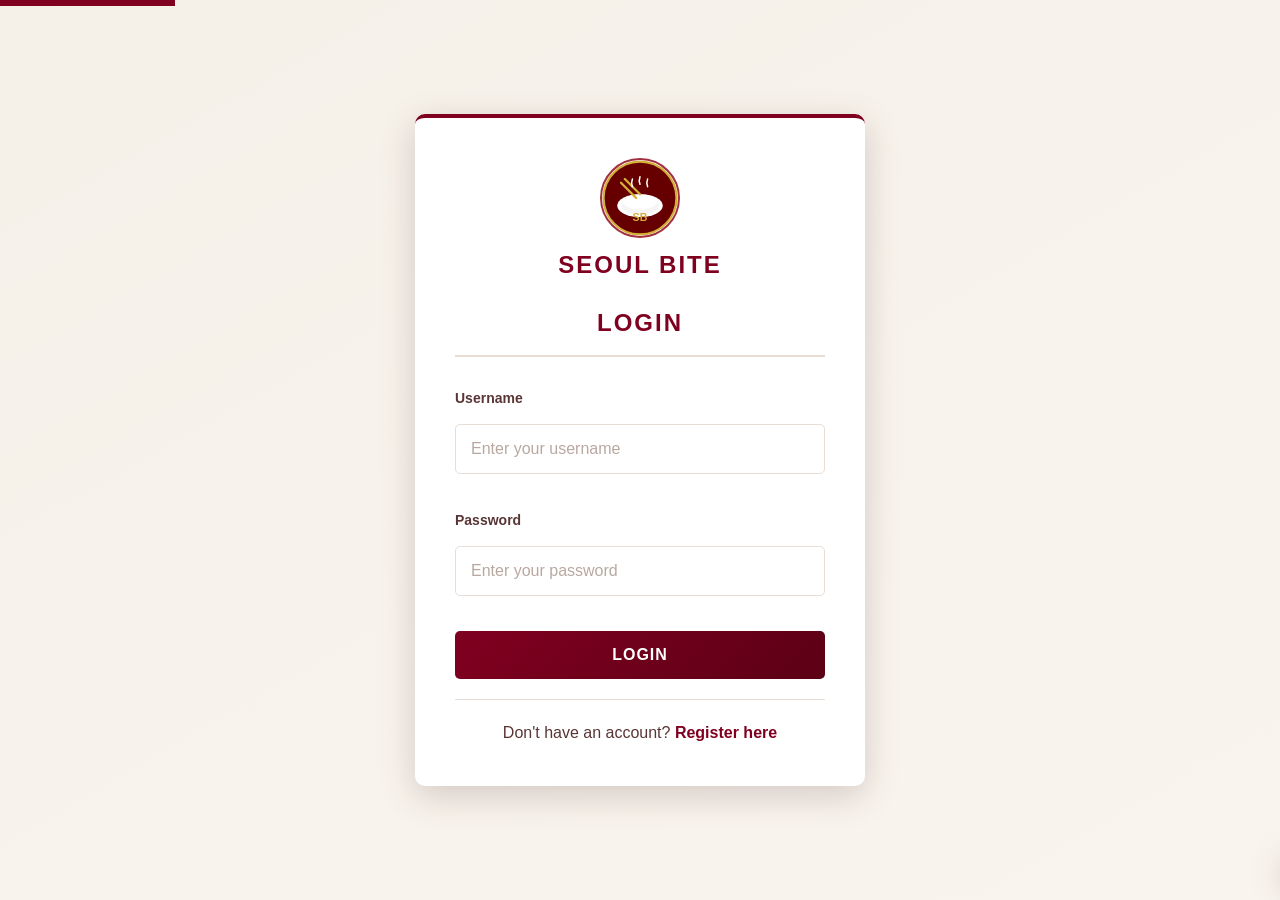
==== Codes/index.html @ c4bd173e "Initial commit - Web programming group assignment" ====
<!DOCTYPE html>
<html lang="en">
<head>
    <meta charset="UTF-8">
    <meta name="viewport" content="width=device-width, initial-scale=1.0">
    <title>Login - Seoul Bite</title>
    <!-- CSS files - External stylesheets -->
    <link rel="stylesheet" href="../css/common.css">
    <link rel="stylesheet" href="../css/login.css">
</head>
<body class="auth-page">
    <!-- Skip link for keyboard navigation -->
    <a href="#main-content" class="skip-link">Skip to main content</a>

    <main id="main-content" class="auth-container">
        <!-- Logo and brand -->
        <div class="text-center mb-3">
            <img src="../Assets/logo.svg" alt="Seoul Bite Logo" id="logo" style="width: 80px;">
            <h1 class="brand-name">Seoul Bite</h1>
        </div>

        <h2>Login</h2>

        <!-- Login error message -->
        <div class="error-message" id="login-error"></div>

        <!-- Login Form -->
        <form id="login-form" novalidate>
            <div class="form-group">
                <label for="username">Username</label>
                <input type="text" id="username" placeholder="Enter your username" required>
                <div class="error-message" id="username-error"></div>
            </div>

            <div class="form-group">
                <label for="password">Password</label>
                <input type="password" id="password" placeholder="Enter your password" required>
                <div class="error-message" id="password-error"></div>
            </div>

            <button type="submit" class="btn btn-primary btn-block">Login</button>
        </form>

        <div class="auth-footer">
            <p>Don't have an account? <a href="register.html">Register here</a></p>
        </div>
    </main>

    <!-- Toast notification -->
    <div id="toast" role="alert"></div>

    <!-- JavaScript files -->
    <script src="../js/common.js"></script>
    <script src="../js/login.js"></script>
</body>
</html>
---- css/common.css ----
/*
   ================================================================
   COMMON.CSS - Shared Styles
   ================================================================
   This file contains styles used across all pages:
   - CSS Variables (custom properties)
   - Reset styles
   - Header and navigation
   - Buttons
   - Forms
   - Footer
   - Toast notifications
   - Modal dialogs
   - Page transitions
   - Responsive design

   Developer: Dominic Appleton
   Student ID: 2102508
   ================================================================
*/


/* ================================================================
   CSS VARIABLES (Custom Properties)
   ================================================================
   Variables store reusable values that can be used throughout CSS.
   This ensures consistency and makes it easy to change colors/sizes.

   Color Theme: Beige / White / Burgundy
   To use a variable: var(--variable-name)
   ================================================================ */
:root {
    /* Color palette - Beige / White / Burgundy theme */
    --primary-bg: #f5f0e8;          /* Warm beige main background */
    --primary-dark: #3d0a14;        /* Deep wine/burgundy for header & footer */
    --burgundy: #800020;            /* Main burgundy accent */
    --burgundy-dark: #5c0015;       /* Darker burgundy for active/pressed states */
    --burgundy-light: #a03040;      /* Lighter burgundy for hover states */
    --cream: #fff8f0;               /* Warm cream for card backgrounds */
    --white: #ffffff;               /* Pure white */
    --off-white: #f9f5ee;           /* Slightly warm off-white */
    --text-primary: #2d1010;        /* Near-black text on light backgrounds */
    --text-secondary: #5a3535;      /* Medium-dark text for secondary content */
    --text-muted: #8a6a6a;          /* Muted text (captions, placeholders) */
    --gray-light: #e8ddd5;          /* Light warm gray for borders */
    --gray: #b8a8a0;                /* Medium warm gray */
    --gray-dark: #7a6060;           /* Darker warm gray */
    --card-bg: #ffffff;             /* White card backgrounds */
    --card-border: #e8ddd5;         /* Subtle card border */

    /* Typography */
    --font-primary: 'Arial', 'Helvetica Neue', sans-serif;

    /* Spacing */
    --spacing-xs: 5px;
    --spacing-sm: 10px;
    --spacing-md: 15px;
    --spacing-lg: 20px;
    --spacing-xl: 40px;

    /* Border radius */
    --radius-sm: 5px;
    --radius-md: 10px;

    /* Shadows */
    --shadow-sm: 0 2px 6px rgba(61, 10, 20, 0.1);
    --shadow-md: 0 4px 14px rgba(61, 10, 20, 0.15);
    --shadow-lg: 0 10px 35px rgba(61, 10, 20, 0.2);

    /* Transitions */
    --transition-fast: 0.2s ease;
    --transition-normal: 0.35s ease;
    --transition-slow: 0.5s ease;
}


/* ================================================================
   PAGE TRANSITION - Fade & Slide In on Load
   ================================================================
   Gives every page a smooth entrance animation so that navigation
   feels polished rather than jarring.
   ================================================================ */
@keyframes pageEnter {
    from {
        opacity: 0;
        transform: translateY(18px);
    }
    to {
        opacity: 1;
        transform: translateY(0);
    }
}

/* Page exit — added by JS before following a link */
@keyframes pageExit {
    from {
        opacity: 1;
        transform: translateY(0);
    }
    to {
        opacity: 0;
        transform: translateY(-12px);
    }
}

body {
    animation: pageEnter var(--transition-slow) ease-out both;
}

body.page-exit {
    animation: pageExit 0.3s ease-in both;
    pointer-events: none;   /* Prevent accidental double-clicks during exit */
}


/* ================================================================
   UNIVERSAL SELECTOR (*)
   ================================================================
   The * selector targets ALL elements on the page.
   This resets default browser styles for consistency.
   ================================================================ */
* {
    margin: 0;
    padding: 0;
    box-sizing: border-box;  /* Makes width/height include padding and border */
}


/* ================================================================
   HTML ELEMENT SELECTOR
   ================================================================
   Element selectors target HTML tags directly.
   ================================================================ */
html {
    scroll-behavior: smooth;  /* Smooth scrolling for anchor links */
}


/* ================================================================
   BODY ELEMENT SELECTOR
   ================================================================
   Sets default styles for the entire page.
   Beige gradient background for a warm, welcoming feel.
   ================================================================ */
body {
    font-family: var(--font-primary);
    font-size: 16px;
    background: linear-gradient(150deg, var(--primary-bg) 0%, var(--off-white) 100%);
    background-attachment: fixed;
    color: var(--text-primary);
    min-height: 100vh;
    line-height: 1.6;
}


/* ================================================================
   CLASS SELECTOR (.skip-link)
   ================================================================
   Class selectors target elements with a specific class attribute.
   The skip link helps keyboard users navigate past the header.
   ================================================================ */
.skip-link {
    position: absolute;
    top: -40px;
    left: 0;
    background: var(--burgundy);
    color: var(--white);
    padding: var(--spacing-sm) var(--spacing-md);
    z-index: 9999;
    transition: top var(--transition-fast);
}

/* PSEUDO-CLASS SELECTOR (:focus) */
/* Pseudo-classes target elements in a specific state */
.skip-link:focus {
    top: 0;  /* Shows skip link when focused */
}


/* ================================================================
   HEADER ELEMENT SELECTOR
   ================================================================
   Deep wine background keeps the header visually distinct from
   the light beige content area.
   ================================================================ */
header {
    background-color: var(--primary-dark);
    padding: var(--spacing-md) var(--spacing-lg);
    position: sticky;  /* Stays at top when scrolling */
    top: 0;
    z-index: 1000;
    box-shadow: var(--shadow-md);
    border-bottom: 3px solid var(--burgundy);
}


/* ================================================================
   NAVIGATION CONTAINER (Flexbox Layout)
   ================================================================
   Flexbox is used to arrange items in a row.
   justify-content: space-between puts space between items.
   ================================================================ */
.nav-container {
    display: flex;  /* Enables flexbox layout */
    justify-content: space-between;  /* Items at left and right */
    align-items: center;  /* Vertically center items */
    max-width: 1200px;
    margin: 0 auto;
    flex-wrap: wrap;
}


/* ================================================================
   BRAND LOGO SECTION (Flexbox)
   ================================================================ */
.brand {
    display: flex;
    align-items: center;
    gap: var(--spacing-md);  /* Space between logo and text */
    text-decoration: none;
}

/* ID SELECTOR (#logo) */
/* ID selectors target a single unique element */
#logo {
    width: 60px;
    height: auto;
    border-radius: 50%;  /* Makes it circular */
    transition: transform var(--transition-normal);
    border: 2px solid var(--burgundy-light);
}

/* PSEUDO-CLASS: Hover state for logo */
#logo:hover {
    transform: scale(1.1);  /* Slightly enlarge on hover */
}

.brand-name {
    color: var(--cream);
    font-size: 24px;
    font-weight: bold;
    text-transform: uppercase;
    letter-spacing: 2px;
}


/* ================================================================
   NAVIGATION MENU (Flexbox)
   ================================================================ */
nav ul {
    display: flex;
    list-style: none;  /* Remove bullet points */
    gap: var(--spacing-lg);
    flex-wrap: wrap;
}

/* DESCENDANT SELECTOR (nav ul li a) */
/* Targets <a> tags inside <li> inside <ul> inside <nav> */
nav ul li a {
    color: var(--gray-light);
    text-decoration: none;
    font-size: 16px;
    padding: var(--spacing-sm) var(--spacing-md);
    border-radius: var(--radius-sm);
    transition: all var(--transition-normal);
    position: relative;
}

/* PSEUDO-CLASS: Hover state for nav links */
nav ul li a:hover {
    color: var(--cream);
    background-color: rgba(128, 0, 32, 0.4);
}

/* PSEUDO-ELEMENT (::after) for active link underline */
nav ul li a.active {
    color: var(--cream);
}

nav ul li a.active::after {
    content: '';
    position: absolute;
    bottom: 0;
    left: 50%;
    transform: translateX(-50%);
    width: 80%;
    height: 2px;
    background-color: var(--cream);
    border-radius: 2px;
}


/* ================================================================
   MOBILE MENU TOGGLE BUTTON
   ================================================================ */
.menu-toggle {
    display: none;  /* Hidden on desktop */
    background: none;
    border: none;
    color: var(--cream);
    font-size: 24px;
    cursor: pointer;
}


/* ================================================================
   CONTAINER CLASS
   ================================================================
   Centers content with maximum width.
   ================================================================ */
.container {
    max-width: 1200px;
    margin: 0 auto;
    padding: 0 var(--spacing-lg);
}


/* ================================================================
   PAGE HEADER SECTION
   ================================================================ */
.page-header {
    text-align: center;
    padding: var(--spacing-xl) 0;
}

.page-header h1 {
    color: var(--burgundy);
    font-size: 36px;
    text-transform: uppercase;
    letter-spacing: 3px;
    margin-bottom: var(--spacing-sm);
}

.page-header p {
    color: var(--text-secondary);
    font-size: 18px;
}


/* ================================================================
   CARD COMPONENT
   ================================================================
   Reusable styled container for content.
   White cards on beige background create clear visual hierarchy.
   ================================================================ */
.card {
    background-color: var(--card-bg);
    border: 1px solid var(--card-border);
    border-radius: var(--radius-md);
    box-shadow: var(--shadow-sm);
    padding: var(--spacing-lg);
    transition: transform var(--transition-normal), box-shadow var(--transition-normal);
}

.card:hover {
    transform: translateY(-5px);
    box-shadow: var(--shadow-lg);
}


/* ================================================================
   BUTTON STYLES
   ================================================================
   Base button class with modifier classes for different styles.
   ================================================================ */
.btn {
    display: inline-block;
    padding: var(--spacing-md) var(--spacing-lg);
    border: none;
    border-radius: var(--radius-sm);
    font-size: 16px;
    font-weight: bold;
    cursor: pointer;
    text-decoration: none;
    text-align: center;
    transition: all var(--transition-normal);
    text-transform: uppercase;
    letter-spacing: 1px;
}

/* Primary button - burgundy fill */
.btn-primary {
    background: linear-gradient(135deg, var(--burgundy), var(--burgundy-dark));
    color: var(--white);
}

.btn-primary:hover {
    background: linear-gradient(135deg, var(--burgundy-light), var(--burgundy));
    box-shadow: var(--shadow-md);
    transform: translateY(-2px);
}

/* Secondary button - outlined burgundy */
.btn-secondary {
    background: transparent;
    color: var(--burgundy);
    border: 2px solid var(--burgundy);
}

.btn-secondary:hover {
    background: var(--burgundy);
    color: var(--white);
    transform: translateY(-2px);
}

/* Gold button - warm cream/amber (used for checkout CTA) */
.btn-gold {
    background: linear-gradient(135deg, #b8860b, #d4a017);
    color: var(--white);
}

.btn-gold:hover {
    box-shadow: 0 0 20px rgba(184, 134, 11, 0.4);
    transform: translateY(-2px);
}

/* Danger button - for destructive actions */
.btn-danger {
    background: #b00020;
    color: var(--white);
}

.btn-danger:hover {
    background: #d00028;
    transform: translateY(-2px);
}

/* Button size modifiers */
.btn-sm {
    padding: var(--spacing-sm) var(--spacing-md);
    font-size: 14px;
}

.btn-block {
    display: block;
    width: 100%;
}


/* ================================================================
   FORM ELEMENTS
   ================================================================ */

/* Label styling */
label {
    display: block;
    font-size: 14px;
    color: var(--text-secondary);
    margin-bottom: var(--spacing-xs);
    font-weight: bold;
}

/* ATTRIBUTE SELECTOR [type="text"] */
/* Targets input elements with specific type attribute */
input[type="text"],
input[type="email"],
input[type="password"],
input[type="tel"],
input[type="number"],
input[type="date"],
select,
textarea {
    width: 100%;
    padding: var(--spacing-md);
    margin: var(--spacing-sm) 0 var(--spacing-lg);
    background-color: var(--white);
    border: 1px solid var(--gray-light);
    color: var(--text-primary);
    border-radius: var(--radius-sm);
    font-size: 16px;
    font-family: var(--font-primary);
    transition: border-color var(--transition-normal), box-shadow var(--transition-normal);
}

/* PSEUDO-CLASS: Focus state for inputs */
input:focus,
select:focus,
textarea:focus {
    border-color: var(--burgundy);
    outline: none;
    box-shadow: 0 0 0 3px rgba(128, 0, 32, 0.12);
}

/* PSEUDO-ELEMENT: Placeholder text styling */
input::placeholder,
textarea::placeholder {
    color: var(--gray);
}

/* Error message styling */
.error-message {
    color: #b00020;
    font-size: 14px;
    margin-top: -10px;
    margin-bottom: var(--spacing-sm);
    display: none;
}

.error-message.show {
    display: block;
}

/* Input error state */
.input-error {
    border-color: #b00020 !important;
}

/* Form group container */
.form-group {
    margin-bottom: var(--spacing-md);
}

/* Two-column form row (CSS Grid) */
.form-row {
    display: grid;
    grid-template-columns: 1fr 1fr;  /* Two equal columns */
    gap: var(--spacing-lg);
}


/* ================================================================
   FOOTER (CSS Grid)
   ================================================================
   Dark wine background echoes the header for visual bookending.
   ================================================================ */
footer {
    background-color: var(--primary-dark);
    padding: var(--spacing-xl) var(--spacing-lg);
    margin-top: auto;
    border-top: 3px solid var(--burgundy);
}

.footer-content {
    max-width: 1200px;
    margin: 0 auto;
    display: grid;
    grid-template-columns: repeat(auto-fit, minmax(200px, 1fr));
    gap: var(--spacing-xl);
}

.footer-section h4 {
    color: var(--cream);
    margin-bottom: var(--spacing-md);
    font-size: 18px;
}

.footer-section p,
.footer-section a {
    color: var(--gray-light);
    font-size: 14px;
    line-height: 1.8;
}

.footer-section a {
    display: block;
    text-decoration: none;
    transition: color var(--transition-fast);
}

.footer-section a:hover {
    color: var(--cream);
}

.footer-bottom {
    text-align: center;
    padding-top: var(--spacing-lg);
    margin-top: var(--spacing-lg);
    border-top: 1px solid rgba(232, 221, 213, 0.2);
    color: var(--gray);
    font-size: 14px;
}


/* ================================================================
   TOAST NOTIFICATION
   ================================================================ */
#toast {
    position: fixed;
    bottom: 20px;
    right: 20px;
    background-color: var(--white);
    color: var(--text-primary);
    padding: var(--spacing-md) var(--spacing-lg);
    border-radius: var(--radius-sm);
    box-shadow: var(--shadow-lg);
    border-left: 4px solid var(--burgundy);
    transform: translateX(150%);  /* Hidden off-screen */
    transition: transform var(--transition-normal);
    z-index: 9999;
}

#toast.show {
    transform: translateX(0);  /* Slides in when shown */
}

#toast.success {
    border-left-color: #2e7d32;
}

#toast.error {
    border-left-color: #b00020;
}


/* ================================================================
   MODAL DIALOG
   ================================================================ */
.modal-overlay {
    position: fixed;
    top: 0;
    left: 0;
    width: 100%;
    height: 100%;
    background-color: rgba(61, 10, 20, 0.6);
    display: flex;
    justify-content: center;
    align-items: center;
    z-index: 9999;
    opacity: 0;
    visibility: hidden;
    transition: all var(--transition-normal);
}

.modal-overlay.show {
    opacity: 1;
    visibility: visible;
}

.modal {
    background-color: var(--white);
    padding: var(--spacing-xl);
    border-radius: var(--radius-md);
    max-width: 500px;
    width: 90%;
    transform: scale(0.85);
    transition: transform var(--transition-normal);
    border-top: 4px solid var(--burgundy);
    box-shadow: var(--shadow-lg);
}

.modal-overlay.show .modal {
    transform: scale(1);
}

.modal h2 {
    color: var(--burgundy);
    margin-bottom: var(--spacing-lg);
}

.modal p {
    color: var(--text-secondary);
}

.modal-actions {
    display: flex;
    gap: var(--spacing-md);
    justify-content: flex-end;
    margin-top: var(--spacing-lg);
}


/* ================================================================
   UTILITY CLASSES
   ================================================================ */
.text-center { text-align: center; }
.text-burgundy { color: var(--burgundy); }
.hidden { display: none !important; }
.mt-1 { margin-top: var(--spacing-sm); }
.mt-2 { margin-top: var(--spacing-md); }
.mt-3 { margin-top: var(--spacing-lg); }
.mb-1 { margin-bottom: var(--spacing-sm); }
.mb-2 { margin-bottom: var(--spacing-md); }
.mb-3 { margin-bottom: var(--spacing-lg); }


/* ================================================================
   RESPONSIVE DESIGN - MEDIA QUERIES
   ================================================================
   Media queries apply styles only at certain screen sizes.
   ================================================================ */

/* Tablet and below (max-width: 950px) */
@media (max-width: 950px) {
    .nav-container {
        flex-direction: column;
        gap: var(--spacing-md);
    }

    nav ul {
        gap: var(--spacing-sm);
    }

    .form-row {
        grid-template-columns: 1fr;  /* Single column on smaller screens */
    }

    .footer-content {
        grid-template-columns: 1fr;
        text-align: center;
    }
}

/* Mobile (max-width: 600px) */
@media (max-width: 600px) {
    .menu-toggle {
        display: block;  /* Show hamburger menu */
    }

    nav ul {
        display: none;  /* Hide menu by default */
        flex-direction: column;
        width: 100%;
        text-align: center;
        padding: var(--spacing-md) 0;
    }

    nav ul.show {
        display: flex;  /* Show when toggle clicked */
    }

    .brand-name {
        font-size: 18px;
    }

    .page-header h1 {
        font-size: 28px;
    }
}
---- css/login.css ----
/*
   LOGIN.CSS - Login Page Styles
   Developer: Dominic Appleton | ID: 2102508
*/

/* Auth page uses flexbox to center the form vertically and horizontally */
.auth-page {
    min-height: 100vh;
    display: flex;
    justify-content: center;
    align-items: center;
    padding: 20px;
}

/* Auth container - the login form card */
.auth-container {
    width: 100%;
    max-width: 450px;
    padding: 40px;
    background-color: #ffffff;
    border-radius: 10px;
    box-shadow: 0 10px 35px rgba(61, 10, 20, 0.18);
    animation: fadeIn 0.7s ease-out;
    border-top: 4px solid #800020;
}

/* Fade in animation for the card */
@keyframes fadeIn {
    from { opacity: 0; transform: translateY(-25px); }
    to   { opacity: 1; transform: translateY(0); }
}

/* Shake animation for a failed login attempt */
@keyframes shake {
    0%, 100% { transform: translateX(0); }
    10%, 30%, 50%, 70%, 90% { transform: translateX(-5px); }
    20%, 40%, 60%, 80% { transform: translateX(5px); }
}

/* Form title */
.auth-container h2 {
    color: #800020;
    text-align: center;
    margin-bottom: 30px;
    font-size: 24px;
    text-transform: uppercase;
    letter-spacing: 2px;
    padding-bottom: 12px;
    border-bottom: 2px solid #e8ddd5;
}

/* Brand name on auth pages */
.auth-container .brand-name {
    color: #800020;
}

/* Auth footer with register/login link */
.auth-footer {
    text-align: center;
    margin-top: 20px;
    padding-top: 20px;
    border-top: 1px solid #e8ddd5;
    color: #5a3535;
}

.auth-footer a {
    color: #800020;
    text-decoration: none;
    font-weight: bold;
}

.auth-footer a:hover {
    text-decoration: underline;
}

/* Mobile */
@media (max-width: 600px) {
    .auth-container { padding: 24px; }
}
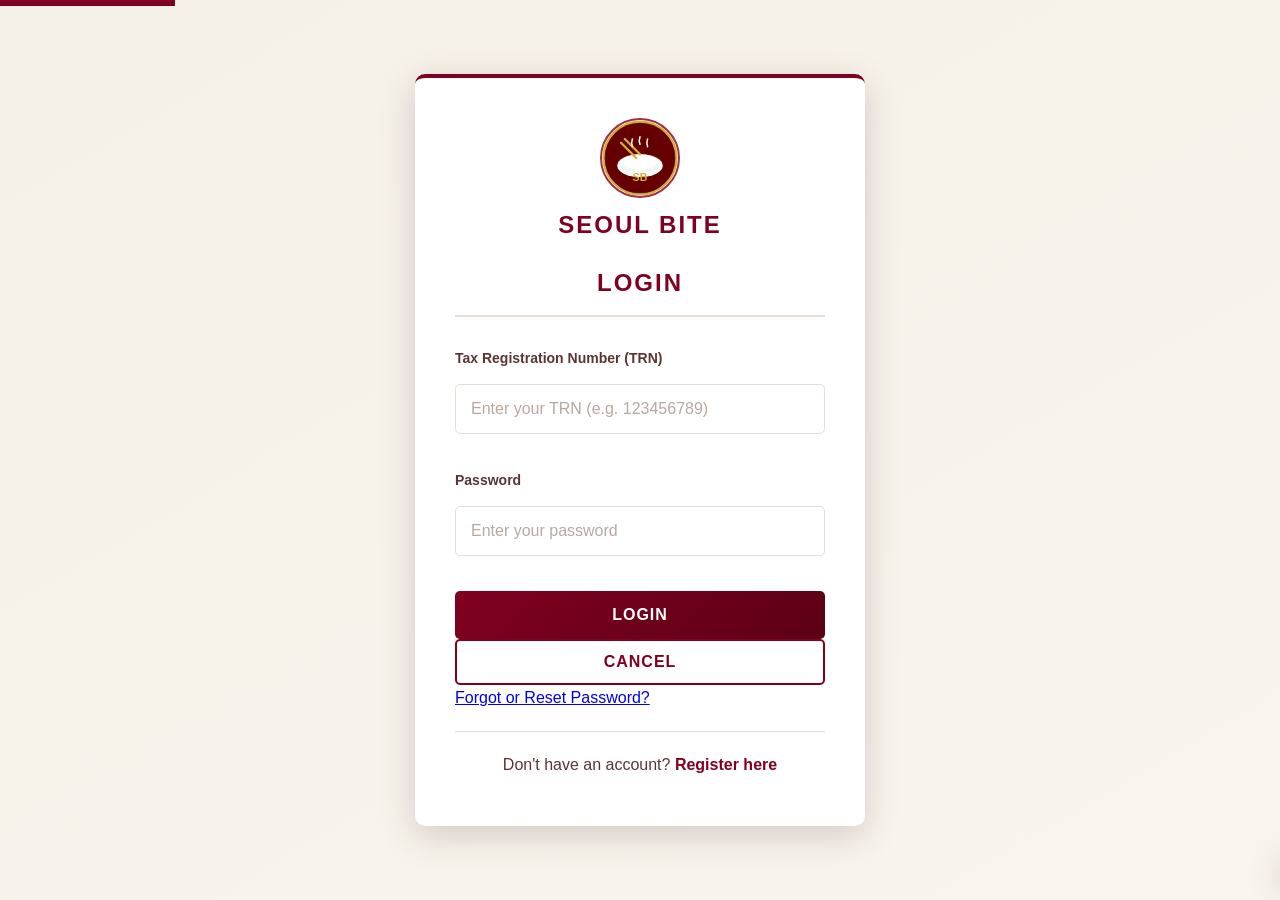
==== commit 8ac83e5e: "Update index.html" ====
--- a/Codes/index.html
+++ b/Codes/index.html
@@ -27,9 +27,9 @@
         <!-- Login Form -->
         <form id="login-form" novalidate>
             <div class="form-group">
-                <label for="username">Username</label>
-                <input type="text" id="username" placeholder="Enter your username" required>
-                <div class="error-message" id="username-error"></div>
+                <label for="trn">Tax Registration Number (TRN)</label>
+                <input type="text" id="trn" placeholder="Enter your TRN (e.g. 123456789)" required>
+                <div class="error-message" id="trn-error"></div>
             </div>
 
             <div class="form-group">
@@ -39,7 +39,16 @@
             </div>
 
             <button type="submit" class="btn btn-primary btn-block">Login</button>
+            <button type="button" class="btn btn-secondary" id="cancel-btn">Cancel</button>
         </form>
+
+        <!-- Reset Password hyperlink -->
+        <div class="reset-link">
+            <a href="#" id="reset-password-link">Forgot or Reset Password?</a>
+        </div>
+
+        <!-- Attempts remaining indicator -->
+        <div class="attempt-warning" id="attempt-warning"></div>
 
         <div class="auth-footer">
             <p>Don't have an account? <a href="register.html">Register here</a></p>
--- a/css/login.css
+++ b/css/login.css
@@ -63,6 +63,10 @@
     color: #5a3535;
 }
 
+.auth-footer p {
+    margin-bottom: 8px;
+}
+
 .auth-footer a {
     color: #800020;
     text-decoration: none;
@@ -73,6 +77,43 @@
     text-decoration: underline;
 }
 
+/*
+   FORM ACTIONS - Button row for Login and Cancel buttons
+   Two buttons side by side (Login primary, Cancel secondary).
+*/
+.form-actions {
+    display: flex;
+    flex-direction: column;
+    gap: 10px;
+    margin-top: 5px;
+}
+
+/*
+   Secondary (Cancel) button - outlined burgundy style to match
+   the site's colour scheme without competing with the primary button.
+*/
+.btn-secondary {
+    display: inline-block;
+    width: 100%;
+    padding: 12px 20px;
+    background-color: transparent;
+    color: #800020;
+    border: 2px solid #800020;
+    border-radius: 5px;
+    font-size: 16px;
+    font-weight: bold;
+    cursor: pointer;
+    text-align: center;
+    text-transform: uppercase;
+    letter-spacing: 1px;
+    transition: background-color 0.2s ease, color 0.2s ease;
+}
+
+.btn-secondary:hover {
+    background-color: #800020;
+    color: #ffffff;
+}
+
 /* Mobile */
 @media (max-width: 600px) {
     .auth-container { padding: 24px; }
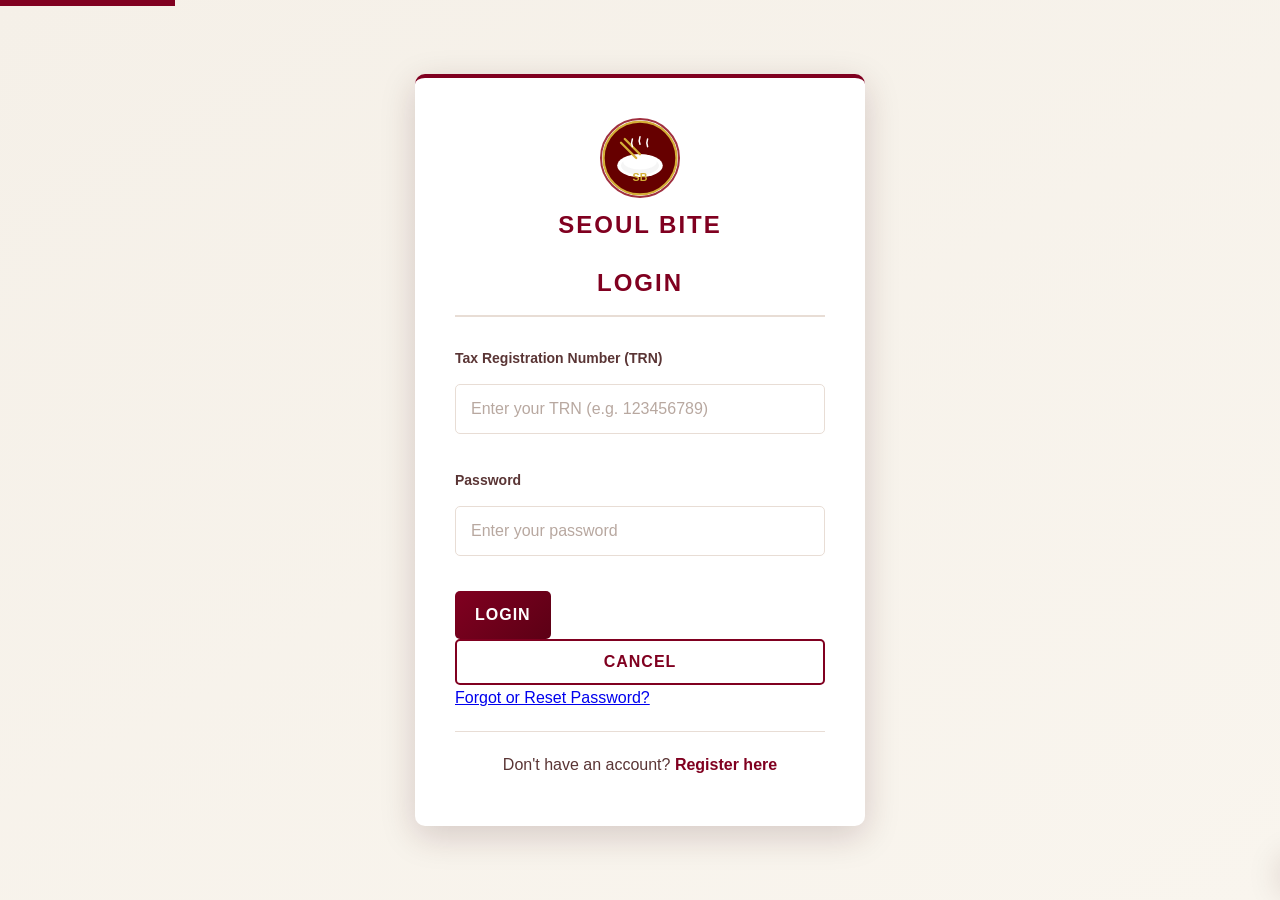
==== commit b3962907: "Update index.html" ====
--- a/Codes/index.html
+++ b/Codes/index.html
@@ -38,8 +38,10 @@
                 <div class="error-message" id="password-error"></div>
             </div>
 
-            <button type="submit" class="btn btn-primary btn-block">Login</button>
-            <button type="button" class="btn btn-secondary" id="cancel-btn">Cancel</button>
+            <div class="btn-group">
+                <button type="submit" class="btn btn-primary" id="login-btn">Login</button>
+                <button type="button" class="btn btn-secondary" id="cancel-btn">Cancel</button>
+            </div>
         </form>
 
         <!-- Reset Password hyperlink -->
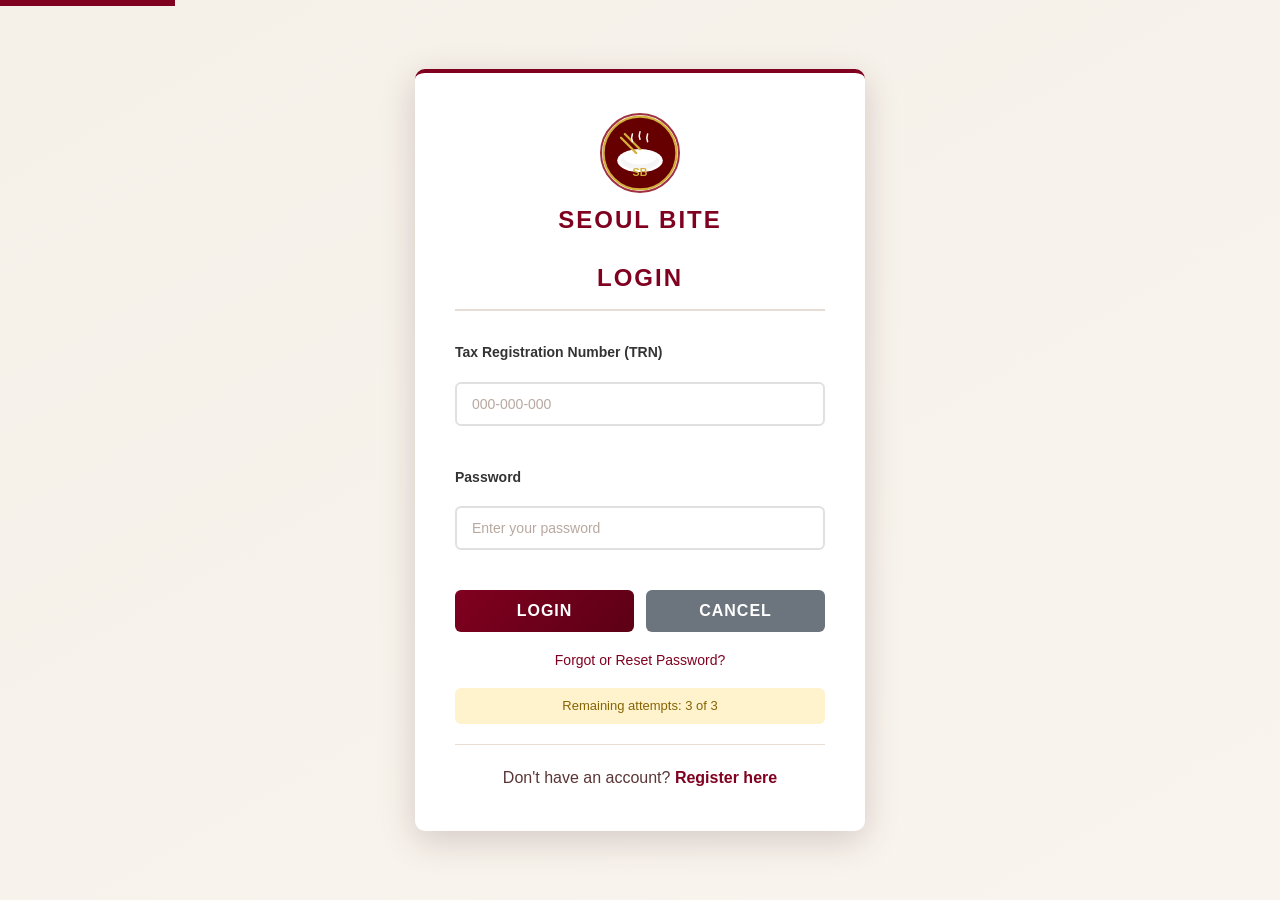
==== commit 3dce5cef: "Update index.html" ====
--- a/Codes/index.html
+++ b/Codes/index.html
@@ -28,7 +28,7 @@
         <form id="login-form" novalidate>
             <div class="form-group">
                 <label for="trn">Tax Registration Number (TRN)</label>
-                <input type="text" id="trn" placeholder="Enter your TRN (e.g. 123456789)" required>
+                <input type="text" id="trn" placeholder="000-000-000" required maxlength="11">
                 <div class="error-message" id="trn-error"></div>
             </div>
 
@@ -44,9 +44,12 @@
             </div>
         </form>
 
-        <!-- Reset Password hyperlink -->
+        <!--
+            Question 1b (vi): Reset Password hyperlink - allows user to
+            change their password by matching their TRN on reset-password.html
+        -->
         <div class="reset-link">
-            <a href="#" id="reset-password-link">Forgot or Reset Password?</a>
+            <a href="reset-password.html">Forgot or Reset Password?</a>
         </div>
 
         <!-- Attempts remaining indicator -->
--- a/css/login.css
+++ b/css/login.css
@@ -63,10 +63,6 @@
     color: #5a3535;
 }
 
-.auth-footer p {
-    margin-bottom: 8px;
-}
-
 .auth-footer a {
     color: #800020;
     text-decoration: none;
@@ -75,46 +71,216 @@
 
 .auth-footer a:hover {
     text-decoration: underline;
-}
-
-/*
-   FORM ACTIONS - Button row for Login and Cancel buttons
-   Two buttons side by side (Login primary, Cancel secondary).
-*/
-.form-actions {
-    display: flex;
-    flex-direction: column;
-    gap: 10px;
-    margin-top: 5px;
-}
-
-/*
-   Secondary (Cancel) button - outlined burgundy style to match
-   the site's colour scheme without competing with the primary button.
-*/
-.btn-secondary {
-    display: inline-block;
-    width: 100%;
-    padding: 12px 20px;
-    background-color: transparent;
-    color: #800020;
-    border: 2px solid #800020;
-    border-radius: 5px;
-    font-size: 16px;
-    font-weight: bold;
-    cursor: pointer;
-    text-align: center;
-    text-transform: uppercase;
-    letter-spacing: 1px;
-    transition: background-color 0.2s ease, color 0.2s ease;
-}
-
-.btn-secondary:hover {
-    background-color: #800020;
-    color: #ffffff;
 }
 
 /* Mobile */
 @media (max-width: 600px) {
     .auth-container { padding: 24px; }
 }
+
+/* Button group for Login and Cancel buttons */
+.btn-group {
+    display: flex;
+    gap: 12px;
+    margin-top: 10px;
+}
+
+/* Button base styles */
+.btn {
+    display: inline-block;
+    font-weight: 600;
+    text-align: center;
+    padding: 12px 20px;
+    border-radius: 6px;
+    border: none;
+    cursor: pointer;
+    font-size: 16px;
+    transition: all 0.3s ease;
+    font-family: inherit;
+    flex: 1;
+}
+
+/* Login button (Primary) */
+.btn-primary {
+    background-color: #800020;
+    color: white;
+}
+
+.btn-primary:hover {
+    background-color: #5a0015;
+    transform: translateY(-2px);
+    box-shadow: 0 4px 10px rgba(128, 0, 32, 0.3);
+}
+
+.btn-primary:active {
+    transform: translateY(0);
+}
+
+/* Cancel button (Secondary) */
+.btn-secondary {
+    background-color: #6c757d;
+    color: white;
+    text-align: center;
+    display: flex;
+    justify-content: center;
+    align-items: center;
+}
+
+.btn-secondary:hover {
+    background-color: #5a6268;
+    transform: translateY(-2px);
+}
+
+.btn-secondary:active {
+    transform: translateY(0);
+}
+
+/* Input error state */
+.input-error {
+    border-color: #dc3545 !important;
+    background-color: #fff5f5 !important;
+}
+
+/* Error message styling */
+.error-message {
+    color: #dc3545;
+    font-size: 12px;
+    margin-top: 5px;
+    min-height: 20px;
+    display: none;
+}
+
+.error-message.show {
+    display: block;
+}
+
+/* Login error (form-level error) */
+#login-error {
+    text-align: center;
+    margin-bottom: 15px;
+    padding: 8px;
+    border-radius: 6px;
+    background-color: #f8d7da;
+    color: #721c24;
+    font-size: 14px;
+}
+
+/* Attempt warning display */
+.attempt-warning {
+    font-size: 13px;
+    text-align: center;
+    margin-top: 15px;
+    padding: 8px;
+    border-radius: 6px;
+    background-color: #fff3cd;
+    color: #856404;
+    font-weight: 500;
+    display: none;
+}
+
+.attempt-warning.show {
+    display: block;
+}
+
+/* Reset password link styling */
+.reset-link {
+    text-align: center;
+    margin-top: 15px;
+}
+
+.reset-link a {
+    color: #800020;
+    text-decoration: none;
+    font-size: 14px;
+    font-weight: 500;
+    transition: color 0.3s ease;
+}
+
+.reset-link a:hover {
+    color: #5a0015;
+    text-decoration: underline;
+}
+
+/* Toast notification */
+#toast {
+    position: fixed;
+    bottom: 30px;
+    left: 50%;
+    transform: translateX(-50%);
+    background-color: #333;
+    color: white;
+    padding: 12px 24px;
+    border-radius: 50px;
+    z-index: 1000;
+    opacity: 0;
+    transition: opacity 0.3s ease;
+    pointer-events: none;
+    font-size: 14px;
+    font-weight: 500;
+    box-shadow: 0 4px 12px rgba(0, 0, 0, 0.2);
+    white-space: nowrap;
+}
+
+/* Mobile responsive for toast */
+@media (max-width: 600px) {
+    #toast {
+        white-space: normal;
+        text-align: center;
+        max-width: 90%;
+        font-size: 12px;
+    }
+    
+    .btn-group {
+        flex-direction: column;
+        gap: 10px;
+    }
+    
+    .btn {
+        width: 100%;
+        padding: 10px 16px;
+    }
+}
+
+/* Brand tagline styling */
+.brand-tagline {
+    color: #666;
+    font-size: 14px;
+    text-align: center;
+    margin-top: 5px;
+    margin-bottom: 0;
+}
+
+/* Form group spacing */
+.form-group {
+    margin-bottom: 20px;
+}
+
+.form-group label {
+    display: block;
+    margin-bottom: 8px;
+    font-weight: 600;
+    color: #333;
+    font-size: 14px;
+}
+
+.form-group input {
+    width: 100%;
+    padding: 12px 15px;
+    border: 2px solid #e0e0e0;
+    border-radius: 6px;
+    font-size: 14px;
+    transition: all 0.3s ease;
+    font-family: inherit;
+    box-sizing: border-box;
+}
+
+.form-group input:focus {
+    outline: none;
+    border-color: #800020;
+    box-shadow: 0 0 0 3px rgba(128, 0, 32, 0.1);
+}
+
+/* Shake animation class for form */
+form.shake {
+    animation: shake 0.5s ease;
+}
